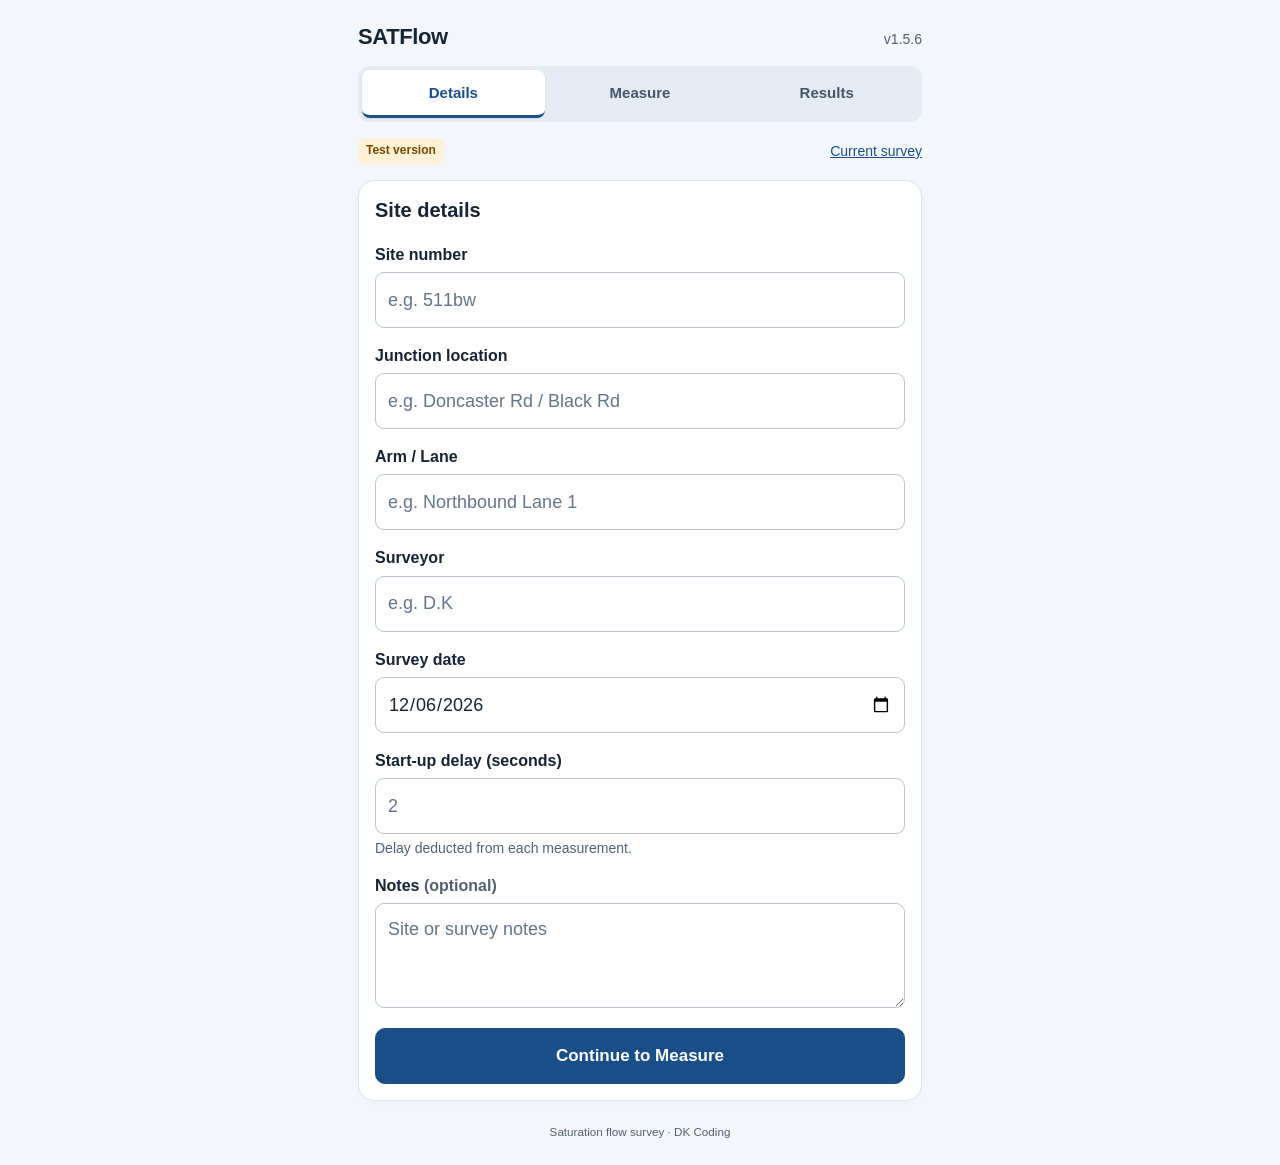
==== preview/mova-style/index.html @ cf3c2049 "Add separate MOVA-style SATFlow preview for phone review" ====
<!DOCTYPE html>
<html lang="en">
<head>
  <meta charset="UTF-8" />
  <meta name="viewport" content="width=device-width, initial-scale=1.0, viewport-fit=cover" />
  <meta name="theme-color" content="#f3f6fa" />
  <title>SATFlow</title>
  <link rel="stylesheet" href="css/styles.css" />
</head>
<body>
  <div class="app-shell">
    <header>
      <div class="app-header"><h1>SATFlow</h1><small class="app-version">v1.5.6</small></div>
      <nav aria-label="Survey screens">
        <button class="tab-btn active" data-tab="site" aria-controls="tab-site">Details</button>
        <button class="tab-btn" data-tab="measure" aria-controls="tab-measure">Measure</button>
        <button class="tab-btn" data-tab="results" aria-controls="tab-results">Results</button>
      </nav>
      <div class="preview-note"><strong>Test version</strong><a href="../../">Current survey</a></div>
    </header>
    <main>
      <section id="tab-site" class="tab active" aria-labelledby="details-heading">
        <h2 id="details-heading">Site details</h2>
        <form id="site-form">
          <div class="grid compact">
            <div class="field"><label for="site">Site number</label><input type="text" id="site" placeholder="e.g. 511bw" /></div>
            <div class="field"><label for="junction">Junction location</label><input type="text" id="junction" placeholder="e.g. Doncaster Rd / Black Rd" /></div>
            <div class="field"><label for="arm">Arm / Lane</label><input type="text" id="arm" placeholder="e.g. Northbound Lane 1" /></div>
            <div class="field"><label for="surveyor">Surveyor</label><input type="text" id="surveyor" placeholder="e.g. D.K" /></div>
            <div class="field"><label for="date">Survey date</label><input type="date" id="date" /></div>
            <div class="field"><label for="delay">Start-up delay (seconds)</label><input type="number" id="delay" step="0.1" min="0" placeholder="2" aria-describedby="delay-help" /><p id="delay-help" class="hint">Delay deducted from each measurement.</p></div>
            <div class="field"><label for="notes">Notes <span class="muted">(optional)</span></label><textarea id="notes" rows="3" placeholder="Site or survey notes"></textarea></div>
          </div>
          <div class="actions"><button type="button" id="start-measurements" class="primary-action">Continue to Measure</button></div>
        </form>
      </section>
      <section id="tab-measure" class="tab" aria-label="Measurements">
        <div id="last-sample" class="last-sample" style="display:none" aria-live="polite">
          <div class="last-sample-heading"><strong>Last sample</strong><span>Sample <span id="last-sample-no">—</span></span></div>
          <div class="last-sample-value"><strong id="last-flow">—</strong><span>pcu/h</span></div>
        </div>
        <div class="timer-box"><div class="status-label">Timer</div><div id="timer-display" class="big">00:00.00</div><div id="delay-hint" class="hint">Counting starts 2s after Green</div></div>
        <div class="status-row">
          <div class="status-box"><div class="status-label">Current PCU</div><div id="pcu-display" class="metric-value">0</div></div>
          <div class="status-box"><div class="status-label">Live flow <span>(pcu/h)</span></div><div id="live-flow" class="metric-value">—</div></div>
        </div>
        <div class="controls controls-hidden" id="dock">
          <div class="veh-grid" aria-label="Record a vehicle">
            <button id="btn-car" class="vehicle" disabled>Car <small>1 PCU</small></button>
            <button id="btn-lgv" class="vehicle" disabled>LGV <small>1.5 PCU</small></button>
            <button id="btn-hgv" class="vehicle" disabled>Bus / HGV <small>2 PCU</small></button>
            <button id="btn-cycle" class="vehicle" disabled>Cycle <small>0.5 PCU</small></button>
          </div>
          <div class="timing-action">
            <button id="green-btn" class="primary">Green</button>
            <button id="end-of-sat-btn" class="danger" style="display:none">End of Sat</button>
          </div>
          <div class="admin-row">
            <button id="delete-last-btn" class="secondary">Delete Last Sample</button>
            <button id="end-survey-btn" class="secondary">End Survey</button>
          </div>
        </div>
      </section>
      <section id="tab-results" class="tab" aria-labelledby="results-heading">
        <h2 id="results-heading">Survey results</h2>
        <div id="summary" class="summary" aria-live="polite"></div>
        <div class="actions export-actions"><button id="export-csv" class="primary-action">Save CSV</button><button id="export-txt" class="secondary">Save TXT</button></div>
        <div id="sample-section" class="sample-section">
          <div class="section-heading"><h3>Recorded samples</h3><span id="sample-count" class="muted">0 samples</span></div>
          <p id="samples-empty" class="empty-state">No samples recorded yet.</p>
          <div class="table-wrap" tabindex="0" role="region" aria-label="Recorded samples: scroll for vehicle counts">
            <table id="samples-table">
              <caption class="sr-only">Retained survey samples, newest first. Totals include all samples.</caption>
              <thead><tr><th scope="col">Sample</th><th scope="col">PCU</th><th scope="col">Seconds</th><th scope="col">Flow<br />(pcu/h)</th><th scope="col">Car</th><th scope="col">LGV</th><th scope="col">HGV</th><th scope="col">Cycle</th></tr></thead>
              <tbody id="results-body"></tbody>
              <tfoot><tr id="results-totals-row"></tr></tfoot>
            </table>
          </div>
          <button id="samples-toggle" class="table-toggle" aria-expanded="false" aria-controls="results-body" hidden>Show all samples</button>
          <p class="table-note">Swipe the table to see vehicle counts. Saved files include every sample.</p>
        </div>
        <div class="clear-action"><button id="reset-survey-btn" class="ghost">Reset Survey</button></div>
      </section>
    </main>
    <footer><small>Saturation flow survey · DK Coding</small></footer>
  </div>
  <script type="module" src="scripts/main.js"></script>
  <script type="module" src="scripts/presentation.js"></script>
</body>
</html>
---- preview/mova-style/css/styles.css ----
/* Shared visual language with MOVA Speed Survey; survey logic is unchanged. */
:root { color-scheme: light; --ink: #172435; --muted: #526174; --accent: #194e87; --line: #dce3eb; }
* { box-sizing: border-box; }
body { margin: 0; background: #f3f6fa; color: var(--ink); font-family: -apple-system, BlinkMacSystemFont, "Segoe UI", Arial, sans-serif; font-size: 16px; line-height: 1.45; }
.app-shell { max-width: 592px; margin: 0 auto; padding: max(16px, env(safe-area-inset-top)) max(14px, env(safe-area-inset-right)) calc(24px + env(safe-area-inset-bottom)) max(14px, env(safe-area-inset-left)); }
.app-header { display: flex; align-items: baseline; justify-content: space-between; gap: 8px; margin-bottom: 16px; }
h1 { margin: 0; font-size: 22px; line-height: 1.2; letter-spacing: -.4px; }
h2 { margin: 0 0 20px; font-size: 20px; line-height: 1.3; }
h3 { margin: 0; font-size: 18px; }
.app-version, .muted, .hint, .table-note, footer { color: var(--muted); }
.app-version { font-size: 14px; white-space: nowrap; }
button, input, textarea { font: inherit; }
button { min-height: 56px; min-width: 0; padding: 12px; border: 1px solid var(--line); border-radius: 10px; background: #eef2f7; color: var(--ink); font-size: 17px; font-weight: 600; line-height: 1.25; cursor: pointer; touch-action: manipulation; -webkit-tap-highlight-color: transparent; }
button:active:not(:disabled) { filter: brightness(.94); }
button:disabled { color: #657084; background: #e9edf2; cursor: default; }
button:focus-visible, input:focus-visible, textarea:focus-visible, .table-wrap:focus-visible { outline: 3px solid #3b79b8; outline-offset: 3px; }
[hidden] { display: none !important; }
nav { display: flex; gap: 4px; padding: 4px; margin-bottom: 16px; background: #e5ebf2; border-radius: 12px; }
.tab-btn { flex: 1 1 0; min-height: 48px; padding: 10px 4px; border: 0; border-bottom: 3px solid transparent; border-radius: 8px; font-size: 15px; background: transparent; color: #46556a; }
.tab-btn.active { background: #fff; color: var(--accent); border-bottom-color: var(--accent); box-shadow: 0 1px 3px #192d4614; }
main, .tab, .field { min-width: 0; }
.tab { display: none; background: #fff; border: 1px solid var(--line); border-radius: 16px; padding: 16px; box-shadow: 0 2px 8px #192d4605; }
.tab.active { display: block; }
.grid { display: grid; gap: 16px; }
label { display: block; margin-bottom: 6px; font-weight: 600; }
input, textarea { display: block; width: 100%; min-width: 0; max-width: 100%; min-height: 56px; margin: 0; padding: 12px; border: 1px solid #b9c5d2; border-radius: 9px; color: var(--ink); background: #fff; font-size: 18px; }
input[type="date"] { appearance: none; -webkit-appearance: none; text-align: left; }
input::-webkit-date-and-time-value { text-align: left; min-width: 0; }
input::placeholder, textarea::placeholder { color: #64748a; }
textarea { resize: vertical; }
.hint { font-size: 14px; margin: 4px 0 0; }
.actions { display: grid; gap: 12px; margin-top: 20px; }
.primary-action { width: 100%; background: var(--accent); border-color: var(--accent); color: #fff; }
.last-sample { padding: 10px 12px; margin-bottom: 12px; border: 1px solid #c4d5e9; border-radius: 10px; background: #edf3fb; font-variant-numeric: tabular-nums; }
.last-sample-heading { display: flex; flex-wrap: wrap; justify-content: space-between; gap: 4px 8px; font-size: 15px; }
.last-sample-heading > span { color: var(--muted); font-size: 13px; }
.last-sample-value { display: flex; align-items: baseline; gap: 6px; }
.last-sample-value strong { font-size: 24px; }
.last-sample-value > span { color: var(--muted); font-size: 14px; }
.timer-box { text-align: center; margin-bottom: 12px; }
.status-label { color: var(--muted); font-size: 14px; }
.big { font-size: 34px; font-weight: 700; line-height: 1.25; font-variant-numeric: tabular-nums; }
.status-row { display: grid; grid-template-columns: repeat(2, minmax(0, 1fr)); gap: 12px; margin-bottom: 16px; }
.status-box { min-width: 0; padding: 10px 12px; border: 1px solid #e3e9f1; border-radius: 10px; background: #f4f7fb; }
.metric-value { font-size: 24px; font-weight: 650; font-variant-numeric: tabular-nums; overflow-wrap: anywhere; }
.status-label span { white-space: nowrap; }
.controls { display: grid; gap: 16px; }
.controls-hidden { display: none; }
.veh-grid { display: none; grid-template-columns: repeat(2, minmax(0, 1fr)); gap: 12px; }
body.counting .veh-grid { display: grid; }
.vehicle { min-height: 80px; background: #edf3fb; border-color: #c4d5e9; color: #194e87; font-size: 22px; user-select: none; -webkit-user-select: none; }
.vehicle small { display: block; margin-top: 4px; font-size: 14px; font-weight: 400; }
.timing-action { text-align: center; }
#green-btn { width: 164px; height: 164px; min-height: 164px; max-width: 164px; margin: 0 auto; padding: 0; border: 0; border-radius: 50%; background: #2e7d32; color: #fff; font-size: 30px; font-weight: 700; box-shadow: 0 4px 12px #183b2726; user-select: none; -webkit-user-select: none; }
#end-of-sat-btn { width: 100%; min-height: 72px; background: #b42323; border-color: #b42323; color: #fff; font-size: 24px; }
.admin-row { display: none; grid-template-columns: repeat(2, minmax(0, 1fr)); gap: 16px; }
body.idle.has-samples .admin-row { display: grid; }
.admin-row button { min-height: 64px; padding: 10px 8px; font-size: 16px; }
#end-survey-btn { background: #edf3fb; border-color: #c4d5e9; color: #194e87; }
.summary { padding: 16px; border: 1px solid #e3e9f1; border-radius: 10px; background: #f4f7fb; font-size: 16px; margin-bottom: 16px; }
.summary strong { display: block; margin-top: 4px; font-size: 30px; font-variant-numeric: tabular-nums; }
.summary:empty { display: none; }
.export-actions { grid-template-columns: repeat(2, minmax(0, 1fr)); margin: 0 0 24px; }
.section-heading { display: flex; flex-wrap: wrap; align-items: baseline; justify-content: space-between; gap: 4px 10px; margin-bottom: 12px; }
#sample-count, .table-note { font-size: 13px; }
.empty-state { padding: 16px 8px; text-align: center; color: var(--muted); margin: 0; }
.table-wrap { max-width: 100%; overflow-x: auto; border: 1px solid var(--line); border-radius: 10px; }
table { width: 100%; border-collapse: collapse; font-size: 15px; font-variant-numeric: tabular-nums; }
thead { background: #f3f6fa; color: var(--muted); }
th, td { padding: 10px 8px; text-align: right; border-bottom: 1px solid #e7ecf2; white-space: nowrap; }
th { font-size: 13px; font-weight: 600; }
th:first-child, td:first-child { text-align: left; }
tbody tr:not(.recent-sample) { display: none; }
.sample-section.expanded tbody tr { display: table-row; }
tfoot { background: #f3f6fa; }
.table-toggle { width: 100%; min-height: 48px; margin-top: 10px; background: #f5f8fc; color: var(--accent); font-size: 15px; }
.table-note { margin: 8px 0 0; }
.clear-action { margin-top: 24px; padding-top: 16px; border-top: 1px solid var(--line); }
#reset-survey-btn { width: 100%; background: #fff; border-color: #e5cccc; color: #9b2424; }
footer { margin-top: 20px; text-align: center; font-size: 14px; }
.sr-only { position: absolute; width: 1px; height: 1px; overflow: hidden; clip-path: inset(50%); white-space: nowrap; }
.preview-note { display: flex; justify-content: space-between; align-items: center; gap: 12px; margin: 0 0 16px; font-size: 14px; color: var(--muted); }
.preview-note strong { background: #fff1d5; color: #754800; border-radius: 6px; padding: 4px 8px; font-size: 12px; }
a { color: var(--accent); }
@media (max-width: 350px) { .app-shell { padding-left: 12px; padding-right: 12px; } .tab { padding: 12px; } h1 { font-size: 20px; } .status-box { padding: 8px; } }
@media (min-width: 700px) { .app-shell { padding-top: 24px; } }
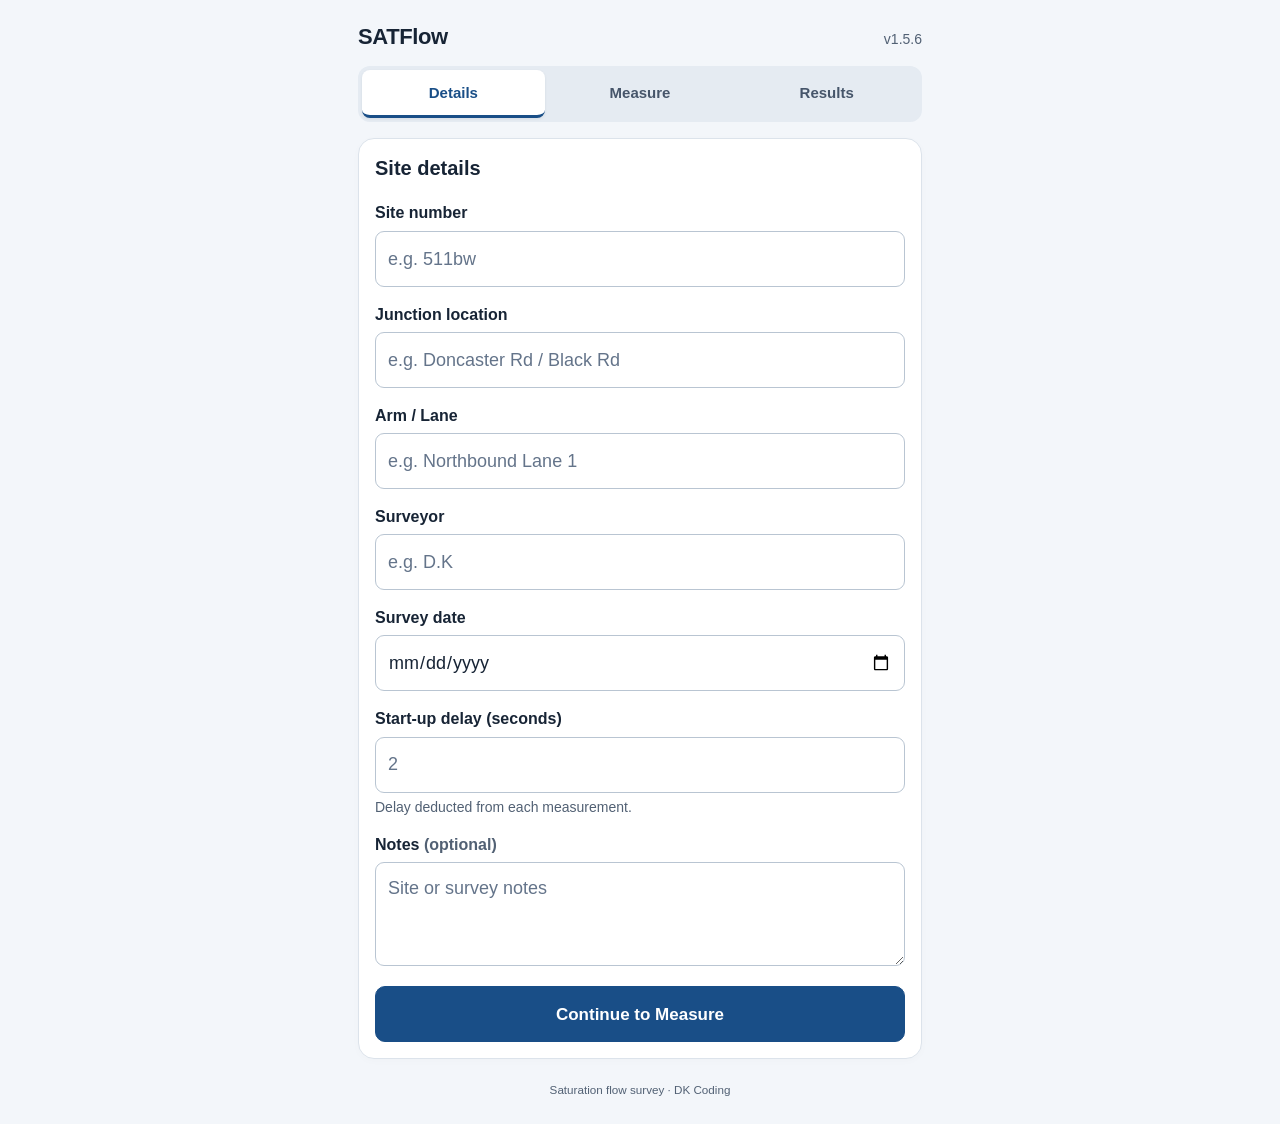
==== commit 5144a1aa: "Retire SATFlow test banner and redirect preview to current app" ====
--- a/preview/mova-style/index.html
+++ b/preview/mova-style/index.html
@@ -1,90 +1,10 @@
 <!DOCTYPE html>
 <html lang="en">
 <head>
-  <meta charset="UTF-8" />
-  <meta name="viewport" content="width=device-width, initial-scale=1.0, viewport-fit=cover" />
-  <meta name="theme-color" content="#f3f6fa" />
-  <title>SATFlow</title>
-  <link rel="stylesheet" href="css/styles.css" />
+<meta charset="UTF-8">
+<meta name="viewport" content="width=device-width, initial-scale=1">
+<meta http-equiv="refresh" content="0;url=../../?v=1.5.6">
+<title>SATFlow v1.5.6</title>
 </head>
-<body>
-  <div class="app-shell">
-    <header>
-      <div class="app-header"><h1>SATFlow</h1><small class="app-version">v1.5.6</small></div>
-      <nav aria-label="Survey screens">
-        <button class="tab-btn active" data-tab="site" aria-controls="tab-site">Details</button>
-        <button class="tab-btn" data-tab="measure" aria-controls="tab-measure">Measure</button>
-        <button class="tab-btn" data-tab="results" aria-controls="tab-results">Results</button>
-      </nav>
-      <div class="preview-note"><strong>Test version</strong><a href="../../">Current survey</a></div>
-    </header>
-    <main>
-      <section id="tab-site" class="tab active" aria-labelledby="details-heading">
-        <h2 id="details-heading">Site details</h2>
-        <form id="site-form">
-          <div class="grid compact">
-            <div class="field"><label for="site">Site number</label><input type="text" id="site" placeholder="e.g. 511bw" /></div>
-            <div class="field"><label for="junction">Junction location</label><input type="text" id="junction" placeholder="e.g. Doncaster Rd / Black Rd" /></div>
-            <div class="field"><label for="arm">Arm / Lane</label><input type="text" id="arm" placeholder="e.g. Northbound Lane 1" /></div>
-            <div class="field"><label for="surveyor">Surveyor</label><input type="text" id="surveyor" placeholder="e.g. D.K" /></div>
-            <div class="field"><label for="date">Survey date</label><input type="date" id="date" /></div>
-            <div class="field"><label for="delay">Start-up delay (seconds)</label><input type="number" id="delay" step="0.1" min="0" placeholder="2" aria-describedby="delay-help" /><p id="delay-help" class="hint">Delay deducted from each measurement.</p></div>
-            <div class="field"><label for="notes">Notes <span class="muted">(optional)</span></label><textarea id="notes" rows="3" placeholder="Site or survey notes"></textarea></div>
-          </div>
-          <div class="actions"><button type="button" id="start-measurements" class="primary-action">Continue to Measure</button></div>
-        </form>
-      </section>
-      <section id="tab-measure" class="tab" aria-label="Measurements">
-        <div id="last-sample" class="last-sample" style="display:none" aria-live="polite">
-          <div class="last-sample-heading"><strong>Last sample</strong><span>Sample <span id="last-sample-no">—</span></span></div>
-          <div class="last-sample-value"><strong id="last-flow">—</strong><span>pcu/h</span></div>
-        </div>
-        <div class="timer-box"><div class="status-label">Timer</div><div id="timer-display" class="big">00:00.00</div><div id="delay-hint" class="hint">Counting starts 2s after Green</div></div>
-        <div class="status-row">
-          <div class="status-box"><div class="status-label">Current PCU</div><div id="pcu-display" class="metric-value">0</div></div>
-          <div class="status-box"><div class="status-label">Live flow <span>(pcu/h)</span></div><div id="live-flow" class="metric-value">—</div></div>
-        </div>
-        <div class="controls controls-hidden" id="dock">
-          <div class="veh-grid" aria-label="Record a vehicle">
-            <button id="btn-car" class="vehicle" disabled>Car <small>1 PCU</small></button>
-            <button id="btn-lgv" class="vehicle" disabled>LGV <small>1.5 PCU</small></button>
-            <button id="btn-hgv" class="vehicle" disabled>Bus / HGV <small>2 PCU</small></button>
-            <button id="btn-cycle" class="vehicle" disabled>Cycle <small>0.5 PCU</small></button>
-          </div>
-          <div class="timing-action">
-            <button id="green-btn" class="primary">Green</button>
-            <button id="end-of-sat-btn" class="danger" style="display:none">End of Sat</button>
-          </div>
-          <div class="admin-row">
-            <button id="delete-last-btn" class="secondary">Delete Last Sample</button>
-            <button id="end-survey-btn" class="secondary">End Survey</button>
-          </div>
-        </div>
-      </section>
-      <section id="tab-results" class="tab" aria-labelledby="results-heading">
-        <h2 id="results-heading">Survey results</h2>
-        <div id="summary" class="summary" aria-live="polite"></div>
-        <div class="actions export-actions"><button id="export-csv" class="primary-action">Save CSV</button><button id="export-txt" class="secondary">Save TXT</button></div>
-        <div id="sample-section" class="sample-section">
-          <div class="section-heading"><h3>Recorded samples</h3><span id="sample-count" class="muted">0 samples</span></div>
-          <p id="samples-empty" class="empty-state">No samples recorded yet.</p>
-          <div class="table-wrap" tabindex="0" role="region" aria-label="Recorded samples: scroll for vehicle counts">
-            <table id="samples-table">
-              <caption class="sr-only">Retained survey samples, newest first. Totals include all samples.</caption>
-              <thead><tr><th scope="col">Sample</th><th scope="col">PCU</th><th scope="col">Seconds</th><th scope="col">Flow<br />(pcu/h)</th><th scope="col">Car</th><th scope="col">LGV</th><th scope="col">HGV</th><th scope="col">Cycle</th></tr></thead>
-              <tbody id="results-body"></tbody>
-              <tfoot><tr id="results-totals-row"></tr></tfoot>
-            </table>
-          </div>
-          <button id="samples-toggle" class="table-toggle" aria-expanded="false" aria-controls="results-body" hidden>Show all samples</button>
-          <p class="table-note">Swipe the table to see vehicle counts. Saved files include every sample.</p>
-        </div>
-        <div class="clear-action"><button id="reset-survey-btn" class="ghost">Reset Survey</button></div>
-      </section>
-    </main>
-    <footer><small>Saturation flow survey · DK Coding</small></footer>
-  </div>
-  <script type="module" src="scripts/main.js"></script>
-  <script type="module" src="scripts/presentation.js"></script>
-</body>
+<body><p>SATFlow is now available at <a href="../../?v=1.5.6">the current survey</a>.</p></body>
 </html>
